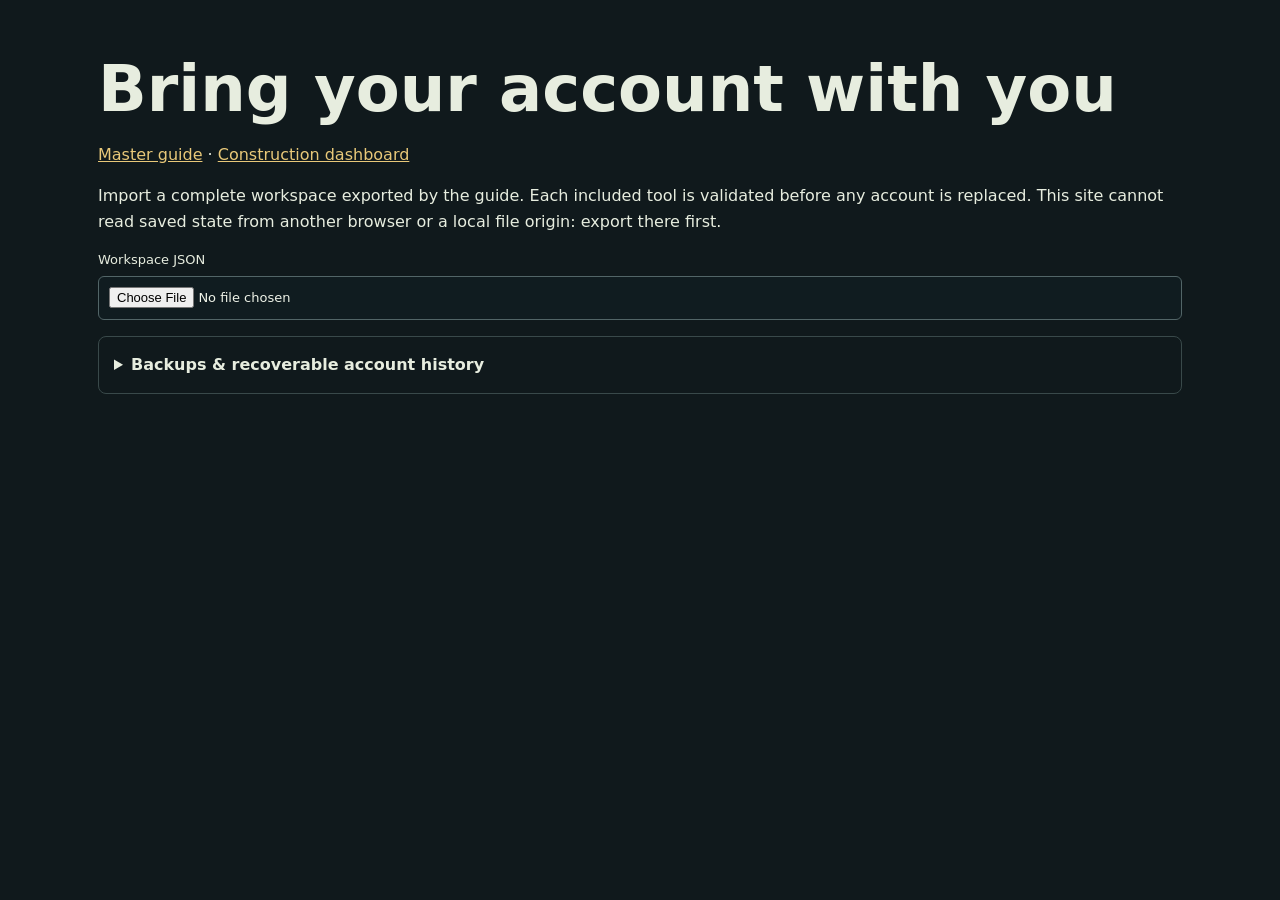
==== account-transfer.html @ 80027198 "Restore account editing and add verified Sky Fighter planning workspace" ====
<!doctype html><html lang="en"><head><meta charset="utf-8"><meta name="viewport" content="width=device-width,initial-scale=1"><title>Z Route · Workspace transfer</title><link rel="stylesheet" href="style.css?v=20261020e"><link rel="stylesheet" href="fighter.css?v=20261020e"></head><body><main><h1>Bring your account with you</h1><p><a href="index.html#tracker">Master guide</a> · <a href="command-dashboard.html">Construction dashboard</a></p><p>Import a complete workspace exported by the guide. Each included tool is validated before any account is replaced. This site cannot read saved state from another browser or a local file origin: export there first.</p><label>Workspace JSON<input id="workspaceImport" type="file" accept=".json,application/json"></label><div id="transferPreview"></div><p id="transferStatus" role="status"></p><div id="workspaceTools"></div></main><script src="command-dashboard-assets/data.js?v=20261020e"></script><script src="command-dashboard-assets/research-1.js?v=20261020e"></script><script src="command-dashboard-assets/research-2.js?v=20261020e"></script><script src="command-dashboard-assets/research-3.js?v=20261020e"></script><script src="command-dashboard-assets/research-4.js?v=20261020e"></script><script src="command-dashboard-assets/research-5.js?v=20261020e"></script><script src="command-dashboard-assets/research-6.js?v=20261020e"></script><script src="command-dashboard-assets/research-7.js?v=20261020e"></script><script src="command-dashboard-assets/research-8.js?v=20261020e"></script><script src="command-dashboard-assets/research-9.js?v=20261020e"></script><script src="command-dashboard-assets/research-10.js?v=20261020e"></script><script src="command-dashboard-assets/research-11.js?v=20261020e"></script><script src="command-dashboard-assets/research-12.js?v=20261020e"></script><script src="command-dashboard-assets/research-13.js?v=20261020e"></script><script src="command-dashboard-assets/research-14.js?v=20261020e"></script><script src="command-dashboard-assets/research-15.js?v=20261020e"></script><script src="command-dashboard-assets/buildings-1.js?v=20261020e"></script><script src="command-dashboard-assets/buildings-2.js?v=20261020e"></script><script src="command-dashboard-assets/buildings-3.js?v=20261020e"></script><script src="command-dashboard-assets/buildings-4.js?v=20261020e"></script><script src="command-dashboard-assets/buildings-5.js?v=20261020e"></script><script src="command-dashboard-assets/buildings-6.js?v=20261020e"></script><script src="command-dashboard-assets/buildings-7.js?v=20261020e"></script><script src="command-dashboard-assets/account-snapshot.js?v=20261020e"></script><script src="workspace.js?v=20261020e"></script><script src="fighter-data.js?v=20261020e"></script><script src="fighter-model.js?v=20261020e"></script><script src="transfer-validation.js?v=20261020e"></script><script src="account-transfer.js?v=20261020e"></script></body></html>
---- style.css ----
*{box-sizing:border-box}html{scroll-behavior:smooth;scroll-padding-top:80px}body{margin:0;background:#10191c;color:#e7eddf;font:16px/1.6 system-ui,sans-serif}header,main,footer{max-width:1140px;margin:auto;padding:38px 28px}header{padding-top:65px}h1{font-size:clamp(34px,6vw,64px);line-height:1.12;margin:16px 0}h1 span{display:block;color:#d9b96b}h2{font-size:32px;margin:6px 0 20px}h3{margin-top:0}.eyebrow{font-size:12px;font-weight:750;letter-spacing:.16em;color:#a8c5b9}.badge{display:inline-block;border:1px solid #567060;border-radius:40px;padding:6px 14px;font-size:13px}nav{position:sticky;top:0;background:#142326f5;border-block:1px solid #344344;z-index:2;display:flex;gap:26px;padding:16px max(24px,calc((100vw - 1084px)/2));overflow:auto;white-space:nowrap}a{color:#e8c879}section{padding:30px 0 52px;border-bottom:1px solid #344344}.notice,.audit{background:#21332f;border-left:3px solid #98bc9d;padding:16px}.section-head,.toolbar{display:flex;align-items:center;justify-content:space-between;gap:14px;flex-wrap:wrap}.action{display:grid;grid-template-columns:42px 1fr auto;gap:12px;padding:20px;background:#1b292c;border:1px solid #39494a;border-radius:12px;margin:12px 0}.rank{font-size:24px;color:#d9b96b}.action p{margin:6px 0;color:#bac9c7}.tag{font-size:12px;color:#abd4c5;text-transform:uppercase;letter-spacing:.08em}.field{background:#1b292c;padding:16px;margin:12px 0;border-radius:8px}.field form{display:grid;grid-template-columns:1fr 1.1fr 1.6fr 1fr auto;gap:12px;align-items:end}.field small{display:block;color:#b1c1bd;margin-top:8px}label{display:flex;flex-direction:column;font-size:13px;gap:5px}input,select,button{font:inherit;border:1px solid #526567;border-radius:6px;padding:10px;background:#101c20;color:#eef2e7;max-width:100%;min-width:0}button,.file{cursor:pointer}button:hover{background:#32473f}button:focus-visible,a:focus-visible,input:focus-visible,summary:focus-visible{outline:3px solid #e8c879}button{font-size:14px;color:#e8c879}details{border:1px solid #39494a;padding:15px;margin:14px 0;border-radius:8px}summary{cursor:pointer;font-weight:650}.historical{color:#b9c5c0}.historical input{pointer-events:none}.historical h2{font-size:23px}.historical table{display:block;overflow:auto}.historical .cards{display:grid;grid-template-columns:repeat(auto-fit,minmax(230px,1fr));gap:12px}.historical .card{padding:14px;background:#1b292c}.historical .legacy{border-left:2px solid #b19765;padding:12px}form{display:grid;gap:12px}.file input{max-width:210px}#history{max-height:420px;overflow:auto}footer{color:#a6b9b5;font-size:13px}@media(max-width:760px){header,main,footer{padding:25px 16px}.field form{grid-template-columns:1fr 1fr}.field form label:nth-child(3){grid-column:1/-1}.action{grid-template-columns:28px 1fr}.action button{grid-column:2}.toolbar{align-items:stretch}h2{font-size:28px}}@media(max-width:760px){.action>div:last-child{grid-column:2;display:flex;align-items:end;gap:12px;flex-wrap:wrap}.action>div:last-child button{min-width:130px}.action>div:last-child select{min-width:120px}}@media(prefers-reduced-motion:reduce){html{scroll-behavior:auto}}
/* Editable plans must shrink with the action card on narrow screens. */
.action>div,.field form,.field label{min-width:0}.action details{width:100%;max-width:100%;margin:8px 0}.action form{min-width:0}.action textarea{font:inherit;background:#101c20;color:#eef2e7;border:1px solid #526567;border-radius:6px;padding:10px;max-width:100%;width:100%;min-width:0}.action form label{min-width:0;overflow-wrap:anywhere}.action input,.action select{width:100%;min-width:0}.field{min-width:0}.field form{grid-template-columns:repeat(2,minmax(0,1fr))}.field form label:nth-child(3){grid-column:1/-1}@media(min-width:900px){.field form{grid-template-columns:1.2fr 1fr 1.8fr 1fr}.field form label:nth-child(3){grid-column:auto}}
---- fighter.css ----
.fighter-section{padding:30px 0;border-block:1px solid #435451;margin:25px 0}.fighter-section h2{margin-bottom:8px}.fighter-grid{display:grid;grid-template-columns:repeat(auto-fit,minmax(245px,1fr));gap:14px}.fighter-card{padding:18px;background:#18282d;border:1px solid #465a59;border-radius:12px;min-width:0}.fighter-card h3{font-size:20px;margin:6px 0 12px}.fighter-card p{margin:8px 0}.fighter-section .metric{font-size:30px;font-weight:750;color:#a5dcc6}.fighter-section .muted{font-size:13px;color:#b4c4c4}.fighter-section .evidence{font-size:11px;text-transform:uppercase;letter-spacing:.06em;color:#e8ce8f;display:inline-block}.fighter-section label{display:flex;flex-direction:column;gap:5px;margin:9px 0;font-size:13px}.fighter-section input,.fighter-section select,.fighter-section textarea{font:inherit;padding:10px;background:#0c191f;border:1px solid #536d70;border-radius:6px;color:#eff6f2;min-width:0;width:100%;max-width:100%}.fighter-section button{font:inherit;padding:10px 14px;border:1px solid #6d9689;border-radius:7px;background:#294b40;color:#f0fff8;cursor:pointer;margin:4px 5px 4px 0;white-space:normal}.fighter-section .two{display:grid;grid-template-columns:1fr 1fr;gap:10px}.fighter-section .check{display:flex;flex-direction:row;align-items:center}.fighter-section .check input{width:auto}.fighter-section details{padding:14px;border:1px solid #435451;border-radius:8px;margin:14px 0}.fighter-section summary{cursor:pointer;font-weight:700}.fighter-section table{border-collapse:collapse;width:100%;font-size:13px}.fighter-section td,.fighter-section th{padding:9px;text-align:left;border-bottom:1px solid #3d5255}.fighter-section .scroll{overflow:auto}.fighter-section .banner{padding:16px;border-left:3px solid #e8c879;background:#26372e;margin:15px 0}.fighter-section svg{width:100%;height:auto;display:block}.fighter-section .mini-bars{display:grid;gap:10px}.fighter-section .bar{height:9px;border-radius:8px;background:#334744;overflow:hidden}.fighter-section .bar span{display:block;height:100%;background:#a7d9c3}.fighter-section output{display:block}.fighter-section [role=status]{padding:8px;color:#e9d18c}#recoveryEntries{max-height:270px;overflow:auto}#workspaceTools button{margin:5px}#workspaceTools{overflow-wrap:anywhere}.fighter-section textarea{min-height:75px}@media(max-width:500px){.fighter-section .two{grid-template-columns:1fr}.fighter-grid{grid-template-columns:1fr}.fighter-section td,.fighter-section th{padding:7px}.fighter-section h2{font-size:27px}}
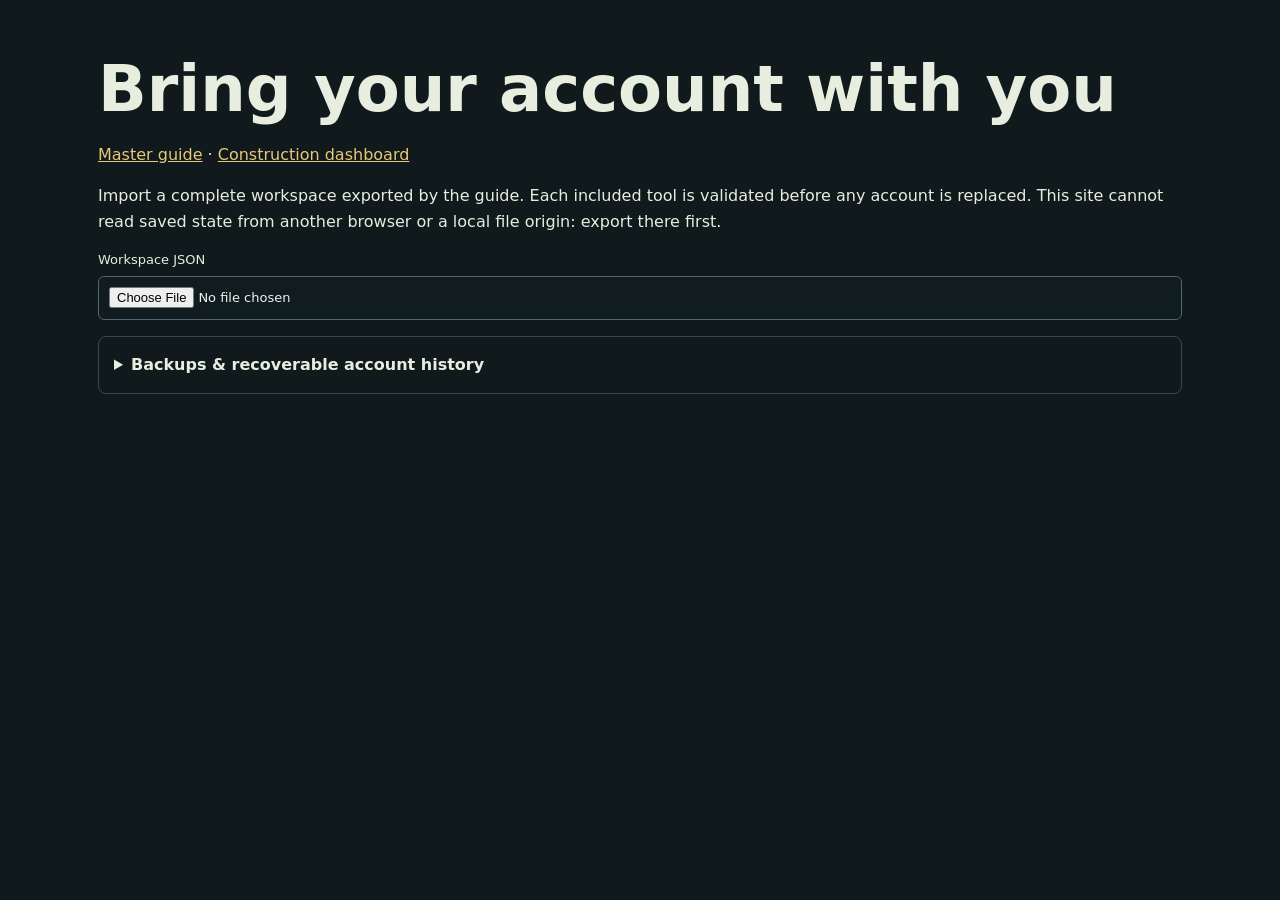
==== commit 6f93840e: "v21 milestone 1: unify account views and preserve workspace compatibility Route construction editors" ====
--- a/account-transfer.html
+++ b/account-transfer.html
@@ -1 +1 @@
-<!doctype html><html lang="en"><head><meta charset="utf-8"><meta name="viewport" content="width=device-width,initial-scale=1"><title>Z Route · Workspace transfer</title><link rel="stylesheet" href="style.css?v=20261020e"><link rel="stylesheet" href="fighter.css?v=20261020e"></head><body><main><h1>Bring your account with you</h1><p><a href="index.html#tracker">Master guide</a> · <a href="command-dashboard.html">Construction dashboard</a></p><p>Import a complete workspace exported by the guide. Each included tool is validated before any account is replaced. This site cannot read saved state from another browser or a local file origin: export there first.</p><label>Workspace JSON<input id="workspaceImport" type="file" accept=".json,application/json"></label><div id="transferPreview"></div><p id="transferStatus" role="status"></p><div id="workspaceTools"></div></main><script src="command-dashboard-assets/data.js?v=20261020e"></script><script src="command-dashboard-assets/research-1.js?v=20261020e"></script><script src="command-dashboard-assets/research-2.js?v=20261020e"></script><script src="command-dashboard-assets/research-3.js?v=20261020e"></script><script src="command-dashboard-assets/research-4.js?v=20261020e"></script><script src="command-dashboard-assets/research-5.js?v=20261020e"></script><script src="command-dashboard-assets/research-6.js?v=20261020e"></script><script src="command-dashboard-assets/research-7.js?v=20261020e"></script><script src="command-dashboard-assets/research-8.js?v=20261020e"></script><script src="command-dashboard-assets/research-9.js?v=20261020e"></script><script src="command-dashboard-assets/research-10.js?v=20261020e"></script><script src="command-dashboard-assets/research-11.js?v=20261020e"></script><script src="command-dashboard-assets/research-12.js?v=20261020e"></script><script src="command-dashboard-assets/research-13.js?v=20261020e"></script><script src="command-dashboard-assets/research-14.js?v=20261020e"></script><script src="command-dashboard-assets/research-15.js?v=20261020e"></script><script src="command-dashboard-assets/buildings-1.js?v=20261020e"></script><script src="command-dashboard-assets/buildings-2.js?v=20261020e"></script><script src="command-dashboard-assets/buildings-3.js?v=20261020e"></script><script src="command-dashboard-assets/buildings-4.js?v=20261020e"></script><script src="command-dashboard-assets/buildings-5.js?v=20261020e"></script><script src="command-dashboard-assets/buildings-6.js?v=20261020e"></script><script src="command-dashboard-assets/buildings-7.js?v=20261020e"></script><script src="command-dashboard-assets/account-snapshot.js?v=20261020e"></script><script src="workspace.js?v=20261020e"></script><script src="fighter-data.js?v=20261020e"></script><script src="fighter-model.js?v=20261020e"></script><script src="transfer-validation.js?v=20261020e"></script><script src="account-transfer.js?v=20261020e"></script></body></html>+<!doctype html><html lang="en"><head><meta charset="utf-8"><meta name="viewport" content="width=device-width,initial-scale=1"><title>Z Route · Workspace transfer</title><link rel="stylesheet" href="style.css?v=redesign6"><link rel="stylesheet" href="fighter.css?v=redesign6"></head><body><main><h1>Bring your account with you</h1><p><a href="index.html#tracker">Master guide</a> · <a href="command-dashboard.html">Construction dashboard</a></p><p>Import a complete workspace exported by the guide. Each included tool is validated before any account is replaced. This site cannot read saved state from another browser or a local file origin: export there first.</p><label>Workspace JSON<input id="workspaceImport" type="file" accept=".json,application/json"></label><div id="transferPreview"></div><p id="transferStatus" role="status"></p><div id="workspaceTools"></div></main><script src="command-dashboard-assets/data.js?v=redesign6"></script><script src="command-dashboard-assets/research-1.js?v=redesign6"></script><script src="command-dashboard-assets/research-2.js?v=redesign6"></script><script src="command-dashboard-assets/research-3.js?v=redesign6"></script><script src="command-dashboard-assets/research-4.js?v=redesign6"></script><script src="command-dashboard-assets/research-5.js?v=redesign6"></script><script src="command-dashboard-assets/research-6.js?v=redesign6"></script><script src="command-dashboard-assets/research-7.js?v=redesign6"></script><script src="command-dashboard-assets/research-8.js?v=redesign6"></script><script src="command-dashboard-assets/research-9.js?v=redesign6"></script><script src="command-dashboard-assets/research-10.js?v=redesign6"></script><script src="command-dashboard-assets/research-11.js?v=redesign6"></script><script src="command-dashboard-assets/research-12.js?v=redesign6"></script><script src="command-dashboard-assets/research-13.js?v=redesign6"></script><script src="command-dashboard-assets/research-14.js?v=redesign6"></script><script src="command-dashboard-assets/research-15.js?v=redesign6"></script><script src="command-dashboard-assets/buildings-1.js?v=redesign6"></script><script src="command-dashboard-assets/buildings-2.js?v=redesign6"></script><script src="command-dashboard-assets/buildings-3.js?v=redesign6"></script><script src="command-dashboard-assets/buildings-4.js?v=redesign6"></script><script src="command-dashboard-assets/buildings-5.js?v=redesign6"></script><script src="command-dashboard-assets/buildings-6.js?v=redesign6"></script><script src="command-dashboard-assets/buildings-7.js?v=redesign6"></script><script src="command-dashboard-assets/account-snapshot.js?v=redesign6"></script><script src="account-model.js?v=v21m1"></script><script src="workspace.js?v=v21m1"></script><script src="fighter-data.js?v=redesign6"></script><script src="fighter-model.js?v=redesign6"></script><script src="transfer-validation.js?v=redesign6"></script><script src="account-transfer.js?v=v21m1"></script></body></html>
